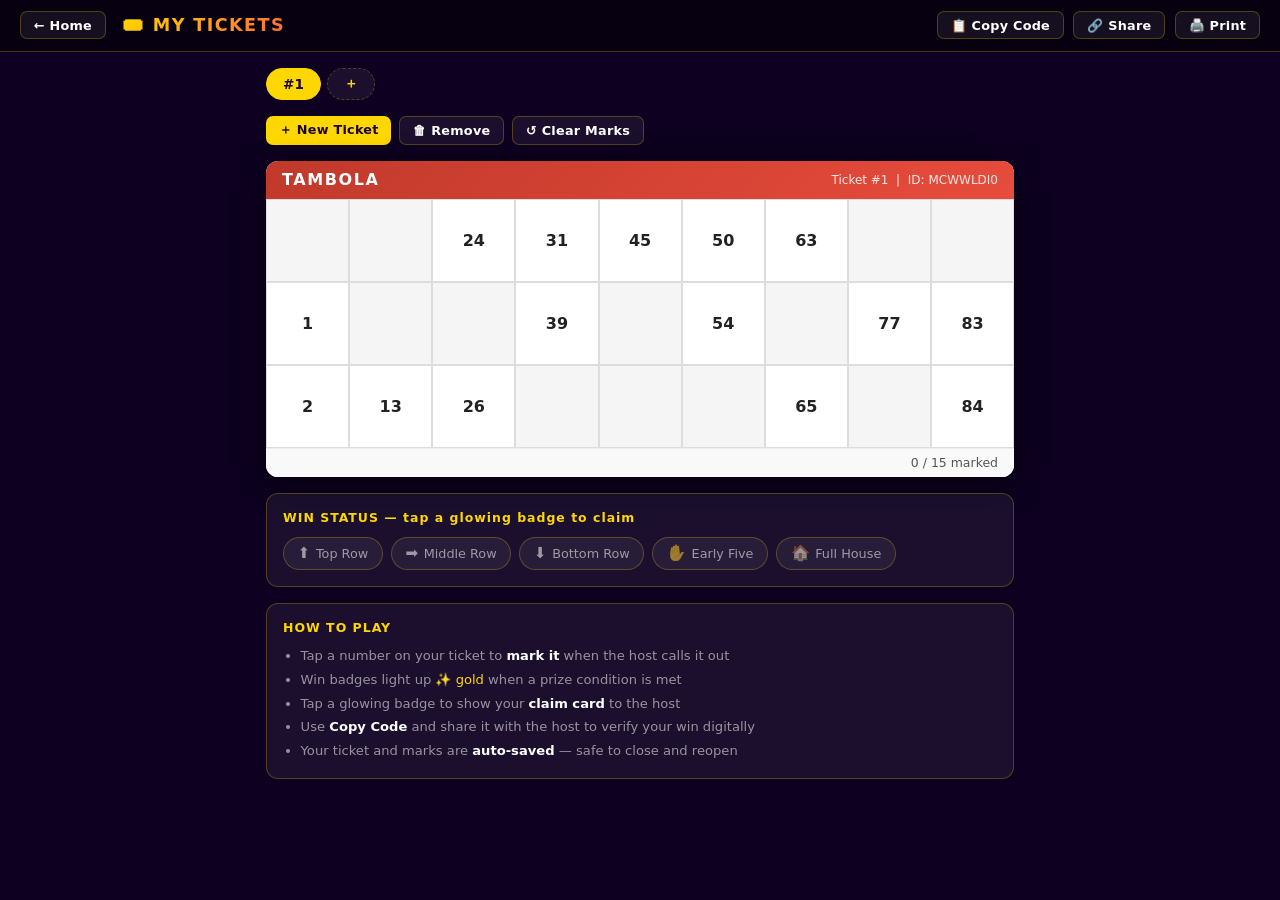
==== player.html @ 7b264e48 "feat: add Tambola draw simulator web app for GitHub Pages Full offline-capable Tambola/Housie game s" ====
<!DOCTYPE html>
<html lang="en">
<head>
    <meta charset="UTF-8">
    <meta name="viewport" content="width=device-width, initial-scale=1.0">
    <title>My Ticket – Tambola</title>
    <link rel="stylesheet" href="assets/css/style.css">
</head>
<body>

<!-- ===== Header ===== -->
<header class="page-header">
    <a href="index.html" class="btn btn-ghost btn-sm">← Home</a>
    <span class="page-title">🎟️ MY TICKETS</span>
    <div class="header-right">
        <button id="btnCopyCode"    class="btn btn-ghost btn-sm">📋 Copy Code</button>
        <button id="btnShareTicket" class="btn btn-ghost btn-sm">🔗 Share</button>
        <button id="btnPrint"       class="btn btn-ghost btn-sm">🖨️ Print</button>
    </div>
</header>

<!-- ===== Player layout ===== -->
<div class="player-layout">

    <!-- Tabs + ticket management -->
    <div style="display:flex;align-items:center;gap:.75rem;flex-wrap:wrap">
        <div class="tab-bar" id="tabBar" role="tablist" aria-label="Tickets"></div>
    </div>

    <div class="ticket-actions">
        <button id="btnNewTicket"    class="btn btn-gold btn-sm">＋ New Ticket</button>
        <button id="btnRemoveTicket" class="btn btn-ghost btn-sm">🗑 Remove</button>
        <button id="btnResetMarks"   class="btn btn-ghost btn-sm">↺ Clear Marks</button>
    </div>

    <!-- Ticket render area -->
    <div id="ticketContainer"></div>

    <!-- Win badges -->
    <div class="sidebar-card" style="background:var(--card);border:1px solid var(--border);border-radius:var(--radius);padding:1rem">
        <div class="sidebar-title" style="color:var(--gold);font-size:.78rem;letter-spacing:.08em;font-weight:700;margin-bottom:.75rem">WIN STATUS — tap a glowing badge to claim</div>
        <div class="win-panel" id="winPanel"></div>
    </div>

    <!-- Instructions -->
    <div class="sidebar-card" style="background:var(--card);border:1px solid var(--border);border-radius:var(--radius);padding:1rem">
        <div class="sidebar-title" style="color:var(--gold);font-size:.78rem;letter-spacing:.08em;font-weight:700;margin-bottom:.6rem">HOW TO PLAY</div>
        <ul style="font-size:.82rem;color:var(--muted);line-height:1.8;padding-left:1.1rem">
            <li>Tap a number on your ticket to <strong style="color:#fff">mark it</strong> when the host calls it out</li>
            <li>Win badges light up <span style="color:var(--gold)">✨ gold</span> when a prize condition is met</li>
            <li>Tap a glowing badge to show your <strong style="color:#fff">claim card</strong> to the host</li>
            <li>Use <strong style="color:#fff">Copy Code</strong> and share it with the host to verify your win digitally</li>
            <li>Your ticket and marks are <strong style="color:#fff">auto-saved</strong> — safe to close and reopen</li>
        </ul>
    </div>

</div><!-- /player-layout -->

<!-- ===== Claim Modal ===== -->
<div id="claimModal" class="modal hidden" role="dialog" aria-modal="true" aria-labelledby="claimTitle">
    <div class="modal-box">
        <div class="modal-title" id="claimTitle">🏆 Claim Your Win!</div>

        <p style="font-size:.88rem;color:var(--muted);margin-bottom:.5rem">Prize type</p>
        <p id="claimWinType" style="font-size:1.1rem;font-weight:800;color:var(--gold);margin-bottom:1rem"></p>

        <p style="font-size:.82rem;color:var(--muted);margin-bottom:.3rem">Ticket ID: <strong id="claimTicketId" style="color:var(--white)"></strong></p>

        <div id="claimTicketMini" class="claim-preview"></div>

        <div class="code-label" style="margin-top:.85rem">Your ticket code — share with host to verify</div>
        <div class="claim-code-box" id="claimTicketCode"></div>

        <div class="modal-actions">
            <button id="btnCopyClaimCode" class="btn btn-gold">📋 Copy Code</button>
            <button id="btnCloseClaim" class="btn btn-ghost">Close</button>
        </div>
    </div>
</div>

<div id="toast" class="toast" role="status" aria-live="polite"></div>

<script src="assets/js/game.js"></script>
<script src="assets/js/player.js"></script>
<script>
    /* Wire up copy-code inside claim modal after scripts load */
    document.addEventListener('DOMContentLoaded', () => {
        document.getElementById('btnCopyClaimCode').addEventListener('click', () => {
            const code = document.getElementById('claimTicketCode').textContent;
            if (navigator.clipboard) {
                navigator.clipboard.writeText(code).then(() => {
                    const t = document.getElementById('toast');
                    t.textContent = 'Ticket code copied!';
                    t.className = 'toast show success';
                    clearTimeout(t._timer);
                    t._timer = setTimeout(() => t.classList.remove('show'), 3000);
                });
            } else {
                prompt('Copy your ticket code:', code);
            }
        });
    });
</script>
</body>
</html>
---- assets/css/style.css ----
/* ===== Reset & Variables ===== */
*, *::before, *::after { margin: 0; padding: 0; box-sizing: border-box; }

:root {
    --bg:       #0d0020;
    --bg2:      #160038;
    --card:     rgba(255 255 255 / .06);
    --border:   rgba(255 215 0  / .25);
    --gold:     #ffd700;
    --gold2:    #ffaa00;
    --orange:   #ff6b35;
    --green:    #27ae60;
    --red:      #e74c3c;
    --blue:     #3498db;
    --white:    #ffffff;
    --muted:    rgba(255 255 255 / .55);
    --radius:   12px;
    --radius-sm: 7px;
    --shadow:   0 8px 32px rgba(0 0 0 / .45);
}

html { font-size: 16px; scroll-behavior: smooth; }

body {
    font-family: 'Segoe UI', system-ui, -apple-system, sans-serif;
    background: var(--bg);
    color: var(--white);
    min-height: 100vh;
    -webkit-font-smoothing: antialiased;
}

a { color: inherit; text-decoration: none; }
button { cursor: pointer; font-family: inherit; }
.hidden { display: none !important; }

/* ===== Utility ===== */
.btn {
    display: inline-flex; align-items: center; gap: .45rem;
    padding: .55rem 1.2rem;
    border: none; border-radius: var(--radius-sm);
    font-size: .9rem; font-weight: 600; letter-spacing: .02em;
    transition: opacity .15s, transform .1s, box-shadow .15s;
}
.btn:hover  { opacity: .88; transform: translateY(-1px); }
.btn:active { transform: translateY(0); }

.btn-gold    { background: var(--gold);   color: #1a0533; }
.btn-orange  { background: var(--orange); color: #fff; }
.btn-outline { background: transparent; color: var(--gold); border: 1.5px solid var(--gold); }
.btn-ghost   { background: var(--card);   color: var(--white); border: 1px solid var(--border); }
.btn-red     { background: var(--red);    color: #fff; }
.btn-green   { background: var(--green);  color: #fff; }
.btn-sm      { padding: .35rem .8rem; font-size: .8rem; }
.btn-lg      { padding: .75rem 1.8rem; font-size: 1.05rem; }
.btn-xl      { padding: 1.1rem 2.4rem; font-size: 1.25rem; border-radius: var(--radius); }

/* ===== Toast ===== */
.toast {
    position: fixed; bottom: 1.5rem; left: 50%; transform: translateX(-50%) translateY(6rem);
    padding: .65rem 1.4rem; border-radius: 99px;
    background: #2b1a4a; border: 1px solid var(--border);
    font-size: .9rem; font-weight: 500;
    transition: transform .3s ease; z-index: 9999; white-space: nowrap;
    pointer-events: none;
}
.toast.show    { transform: translateX(-50%) translateY(0); }
.toast.success { border-color: var(--green); color: #7effa7; }
.toast.warn    { border-color: var(--gold2); color: var(--gold); }
.toast.info    { border-color: var(--blue);  color: #7ec8ff; }

/* ===== Modal ===== */
.modal {
    position: fixed; inset: 0;
    background: rgba(0 0 0 / .75); backdrop-filter: blur(4px);
    display: flex; align-items: center; justify-content: center;
    z-index: 500; padding: 1rem;
}
.modal-box {
    background: #1a0040; border: 1px solid var(--border);
    border-radius: var(--radius); padding: 1.75rem;
    width: 100%; max-width: 540px; max-height: 90vh; overflow-y: auto;
    box-shadow: var(--shadow);
}
.modal-title { font-size: 1.25rem; font-weight: 700; color: var(--gold); margin-bottom: 1.1rem; }
.modal-actions { display: flex; gap: .7rem; flex-wrap: wrap; margin-top: 1.25rem; }

/* ===== Ticket (shared) ===== */
.ticket-card {
    background: #fff; color: #111;
    border-radius: var(--radius); overflow: hidden;
    box-shadow: var(--shadow);
    transition: box-shadow .3s;
}
.ticket-card.full-house-glow { box-shadow: 0 0 0 4px var(--gold), var(--shadow); }

.ticket-header {
    background: linear-gradient(135deg, #c0392b, #e74c3c);
    color: #fff; padding: .6rem 1rem;
    display: flex; justify-content: space-between; align-items: center;
    font-size: .8rem;
}
.ticket-title { font-size: 1rem; font-weight: 800; letter-spacing: .1em; }
.ticket-id    { opacity: .85; font-size: .75rem; }

.ticket-grid { display: grid; }
.ticket-row  { display: grid; grid-template-columns: repeat(9, 1fr); }

.tcell {
    aspect-ratio: 1; display: flex; align-items: center; justify-content: center;
    font-size: clamp(.75rem, 2.5vw, 1rem); font-weight: 700;
    border: 1px solid #ddd;
}
.tcell.blank  { background: #f5f5f5; color: transparent; }
.tcell.number { background: #fff; color: #222; cursor: pointer; transition: background .15s, color .15s; }
.tcell.number:hover { background: #fff8e1; }
.tcell.marked {
    background: #27ae60; color: #fff;
    text-decoration: line-through;
}
.ticket-row.row-win .tcell.marked { background: #d4ac0d; color: #1a0533; }

.ticket-footer {
    background: #f9f9f9; border-top: 1px solid #eee;
    padding: .4rem 1rem; font-size: .78rem; color: #555;
    display: flex; justify-content: flex-end;
}

/* Mini ticket (verify / claim preview) */
.ticket-mini { display: grid; border: 1px solid #ddd; border-radius: 6px; overflow: hidden; }
.ticket-mini .ticket-row { display: grid; grid-template-columns: repeat(9,1fr); }
.ticket-mini .tcell {
    aspect-ratio: 1; display: flex; align-items: center; justify-content: center;
    font-size: clamp(.6rem,1.8vw,.8rem); font-weight: 600;
    border: 1px solid #ddd;
}
.ticket-mini .tcell.blank { background: #f0f0f0; }
.ticket-mini .tcell.hit   { background: #27ae60; color: #fff; }
.ticket-mini .tcell.miss  { background: #fff; color: #444; }

/* Win badges */
.win-panel { display: flex; flex-wrap: wrap; gap: .5rem; }
.win-badge {
    display: flex; align-items: center; gap: .35rem;
    padding: .4rem .85rem; border-radius: 99px;
    border: 1.5px solid var(--border);
    font-size: .8rem; color: var(--muted);
    background: var(--card); transition: all .2s;
}
.win-badge.won {
    border-color: var(--gold); color: var(--gold);
    background: rgba(255 215 0 / .12);
    cursor: pointer; animation: badge-pulse 1.5s ease-in-out infinite;
}
@keyframes badge-pulse {
    0%, 100% { box-shadow: 0 0 0 0 rgba(255,215,0,.4); }
    50%       { box-shadow: 0 0 0 6px rgba(255,215,0,0); }
}
.badge-icon { font-size: .95rem; }

/* ===== Landing Page ===== */
.page-landing {
    background: radial-gradient(ellipse at 30% 20%, #2d0060 0%, var(--bg) 65%);
    min-height: 100vh; display: flex; flex-direction: column;
}
.landing-hero {
    flex: 1; display: flex; flex-direction: column; align-items: center;
    justify-content: center; text-align: center; padding: 3rem 1.5rem 2rem;
}
.landing-logo {
    font-size: clamp(3rem, 10vw, 6rem);
    font-weight: 900; letter-spacing: .06em;
    background: linear-gradient(135deg, #ffd700, #ff8c00, #ff3e55);
    -webkit-background-clip: text; background-clip: text;
    -webkit-text-fill-color: transparent; line-height: 1;
    filter: drop-shadow(0 0 18px rgba(255,215,0,.35));
}
.landing-sub {
    margin-top: .5rem; font-size: clamp(.9rem,2.5vw,1.15rem);
    color: var(--muted); letter-spacing: .05em;
}

.mode-cards {
    display: grid; grid-template-columns: repeat(auto-fit, minmax(260px, 1fr));
    gap: 1.25rem; margin-top: 2.5rem; width: 100%; max-width: 700px;
}
.mode-card {
    display: flex; flex-direction: column; align-items: center;
    gap: .75rem; padding: 2rem 1.5rem;
    background: var(--card); border: 1.5px solid var(--border);
    border-radius: var(--radius); text-align: center;
    transition: transform .2s, box-shadow .2s, border-color .2s;
}
.mode-card:hover {
    transform: translateY(-4px);
    box-shadow: 0 12px 40px rgba(255,215,0,.12);
    border-color: var(--gold2);
}
.mode-card.host:hover { border-color: var(--orange); }

.mode-icon { font-size: 3rem; line-height: 1; }
.mode-card h2 { font-size: 1.4rem; font-weight: 800; }
.mode-card p  { font-size: .88rem; color: var(--muted); line-height: 1.5; }
.mode-card .enter-btn {
    margin-top: .5rem; padding: .6rem 1.6rem;
    border: none; border-radius: 99px;
    font-weight: 700; font-size: .9rem;
    transition: opacity .2s;
}
.mode-card.host   .enter-btn { background: var(--orange); color: #fff; }
.mode-card.player .enter-btn { background: var(--gold);   color: #1a0533; }
.mode-card:hover .enter-btn  { opacity: .88; }

.how-to-section {
    padding: 2.5rem 1.5rem; max-width: 860px; margin: 0 auto; width: 100%;
}
.how-to-section h3 { text-align: center; font-size: 1.1rem; color: var(--muted); margin-bottom: 1.25rem; letter-spacing: .08em; }
.steps { display: grid; grid-template-columns: repeat(auto-fit, minmax(180px, 1fr)); gap: 1rem; }
.step {
    background: var(--card); border: 1px solid var(--border);
    border-radius: var(--radius); padding: 1.1rem 1rem; text-align: center;
}
.step-num {
    display: inline-flex; align-items: center; justify-content: center;
    width: 2.2rem; height: 2.2rem; border-radius: 50%;
    background: linear-gradient(135deg, var(--gold), var(--orange));
    color: #1a0533; font-weight: 900; font-size: 1rem; margin-bottom: .6rem;
}
.step p { font-size: .84rem; color: var(--muted); line-height: 1.5; }

/* ===== Page shell (Host + Player) ===== */
.page-header {
    background: rgba(0 0 0 / .45); border-bottom: 1px solid var(--border);
    padding: .7rem 1.25rem;
    display: flex; align-items: center; gap: 1rem; flex-wrap: wrap;
    position: sticky; top: 0; z-index: 100; backdrop-filter: blur(8px);
}
.page-title {
    font-size: 1.1rem; font-weight: 800; letter-spacing: .08em;
    background: linear-gradient(135deg, var(--gold), var(--orange));
    -webkit-background-clip: text; background-clip: text;
    -webkit-text-fill-color: transparent;
}
.header-right { margin-left: auto; display: flex; gap: .6rem; align-items: center; flex-wrap: wrap; }

/* ===== Host Page ===== */
.host-layout {
    display: grid;
    grid-template-columns: 1fr 280px;
    gap: 1rem; padding: 1rem;
    max-width: 1200px; margin: 0 auto;
    align-items: start;
}
@media (max-width: 900px) {
    .host-layout { grid-template-columns: 1fr; }
}

.host-main { display: flex; flex-direction: column; gap: 1rem; }

/* Current draw panel */
.draw-panel {
    background: var(--card); border: 1px solid var(--border);
    border-radius: var(--radius); padding: 1.25rem;
    display: flex; align-items: center; gap: 1.5rem; flex-wrap: wrap;
}
.current-number-wrap {
    position: relative; width: 5.5rem; height: 5.5rem; flex-shrink: 0;
}
.current-number {
    width: 5.5rem; height: 5.5rem; border-radius: 50%;
    display: flex; align-items: center; justify-content: center;
    background: linear-gradient(135deg, var(--gold), var(--orange));
    color: #1a0533; font-size: 2.2rem; font-weight: 900;
    box-shadow: 0 0 24px rgba(255,215,0,.45);
}
.empty-draw {
    width: 5.5rem; height: 5.5rem; border-radius: 50%;
    border: 3px dashed var(--border);
    display: flex; align-items: center; justify-content: center;
    color: var(--muted); font-size: .78rem; text-align: center; line-height: 1.3;
}
@keyframes pop-in {
    0%   { transform: scale(.4); opacity: 0; }
    70%  { transform: scale(1.15); }
    100% { transform: scale(1); opacity: 1; }
}
.pop-in { animation: pop-in .38s cubic-bezier(.22,.68,0,1.2) forwards; }

.draw-controls { display: flex; flex-direction: column; gap: .75rem; flex: 1; min-width: 180px; }
.auto-row      { display: flex; align-items: center; gap: .6rem; flex-wrap: wrap; }
.speed-select {
    background: var(--card); border: 1px solid var(--border);
    color: var(--white); border-radius: var(--radius-sm);
    padding: .35rem .55rem; font-size: .82rem;
}
.stats-chips { display: flex; gap: .6rem; flex-wrap: wrap; }
.stat-chip {
    background: var(--card); border: 1px solid var(--border);
    border-radius: 99px; padding: .25rem .8rem; font-size: .8rem;
    color: var(--muted);
}
.stat-chip strong { color: var(--gold); }

/* Drawn strip */
.drawn-strip-wrap {
    background: var(--card); border: 1px solid var(--border);
    border-radius: var(--radius); padding: .75rem 1rem;
    overflow: hidden;
}
.drawn-strip-label { font-size: .72rem; color: var(--muted); margin-bottom: .4rem; letter-spacing: .06em; }
.drawn-strip {
    display: flex; gap: .4rem; overflow-x: auto; padding-bottom: .25rem;
    scrollbar-width: thin; scrollbar-color: var(--border) transparent;
}
.strip-num {
    flex-shrink: 0; width: 2rem; height: 2rem; border-radius: 50%;
    display: flex; align-items: center; justify-content: center;
    font-size: .8rem; font-weight: 700;
    background: var(--card); border: 1px solid var(--border); color: var(--muted);
}
.strip-num.latest {
    background: var(--gold); color: #1a0533; border-color: var(--gold);
    font-size: .9rem;
}

/* Number board */
.board-wrap {
    background: var(--card); border: 1px solid var(--border);
    border-radius: var(--radius); padding: 1rem;
}
.board-title { font-size: .75rem; color: var(--muted); letter-spacing: .08em; margin-bottom: .75rem; }
.number-board {
    display: grid; grid-template-columns: repeat(10, 1fr); gap: .3rem;
}
.board-cell {
    aspect-ratio: 1; border: none; border-radius: 6px;
    font-size: clamp(.7rem, 1.5vw, .88rem); font-weight: 700;
    background: rgba(255 255 255 / .06); color: var(--muted);
    transition: all .25s;
}
.board-cell.drawn  {
    background: rgba(255,215,0,.18); color: var(--gold);
    border: 1px solid rgba(255,215,0,.35);
}
.board-cell.latest {
    background: var(--gold); color: #1a0533;
    box-shadow: 0 0 14px rgba(255,215,0,.6);
}

/* Sidebar */
.sidebar { display: flex; flex-direction: column; gap: 1rem; }

.sidebar-card {
    background: var(--card); border: 1px solid var(--border);
    border-radius: var(--radius); padding: 1rem;
}
.sidebar-title { font-size: .8rem; color: var(--gold); letter-spacing: .08em; font-weight: 700; margin-bottom: .85rem; }

.claim-select {
    width: 100%; background: var(--bg2); border: 1px solid var(--border);
    color: var(--white); border-radius: var(--radius-sm);
    padding: .5rem .65rem; font-size: .88rem; margin-bottom: .75rem;
}
.ticket-input {
    width: 100%; background: var(--bg2); border: 1px solid var(--border);
    color: var(--white); border-radius: var(--radius-sm);
    padding: .5rem .65rem; font-size: .8rem; font-family: monospace;
    resize: vertical; min-height: 70px;
}
.ticket-input::placeholder { color: var(--muted); }

.verify-result { margin-top: .75rem; }
.verify-win, .verify-fail {
    padding: .6rem .85rem; border-radius: var(--radius-sm);
    font-size: .88rem; font-weight: 600;
}
.verify-win  { background: rgba(39,174,96,.2);  border: 1px solid var(--green); color: #7effa7; }
.verify-fail { background: rgba(231,76,60,.15); border: 1px solid var(--red);   color: #ff9f9f; }
.verify-win span, .verify-fail span { font-weight: 800; }
.error-text { color: var(--red); font-size: .85rem; margin-top: .5rem; }

.decode-row { display: flex; gap: .5rem; }
.decode-row .ticket-input { flex: 1; min-height: auto; }

/* ===== Player Page ===== */
.player-layout {
    padding: 1rem; max-width: 780px; margin: 0 auto;
    display: flex; flex-direction: column; gap: 1rem;
}
.tab-bar {
    display: flex; gap: .4rem; flex-wrap: wrap;
}
.tab-btn {
    padding: .4rem 1rem; border: 1.5px solid var(--border);
    background: var(--card); color: var(--muted);
    border-radius: 99px; font-size: .85rem; font-weight: 600;
    transition: all .15s;
}
.tab-btn.active { background: var(--gold); color: #1a0533; border-color: var(--gold); }
.tab-btn.add-tab { color: var(--gold); border-style: dashed; }

.ticket-actions { display: flex; gap: .5rem; flex-wrap: wrap; }

#ticketContainer { /* dynamic */ }

.claim-preview { margin: .75rem 0; }
.claim-code-box {
    background: var(--bg2); border: 1px solid var(--border);
    border-radius: var(--radius-sm); padding: .6rem .85rem;
    font-family: monospace; font-size: .75rem; word-break: break-all;
    color: var(--gold2); max-height: 80px; overflow-y: auto;
}
.code-label { font-size: .75rem; color: var(--muted); margin-bottom: .35rem; }

/* ===== Print styles ===== */
@media print {
    body { background: #fff; color: #000; }
    .page-header, .tab-bar, .ticket-actions, .win-panel, .toast, .modal { display: none !important; }
    .player-layout { padding: 0; }
    .ticket-card { box-shadow: none; border: 1px solid #999; break-inside: avoid; }
    .ticket-header { print-color-adjust: exact; -webkit-print-color-adjust: exact; }
    .tcell.marked { print-color-adjust: exact; -webkit-print-color-adjust: exact; }
}
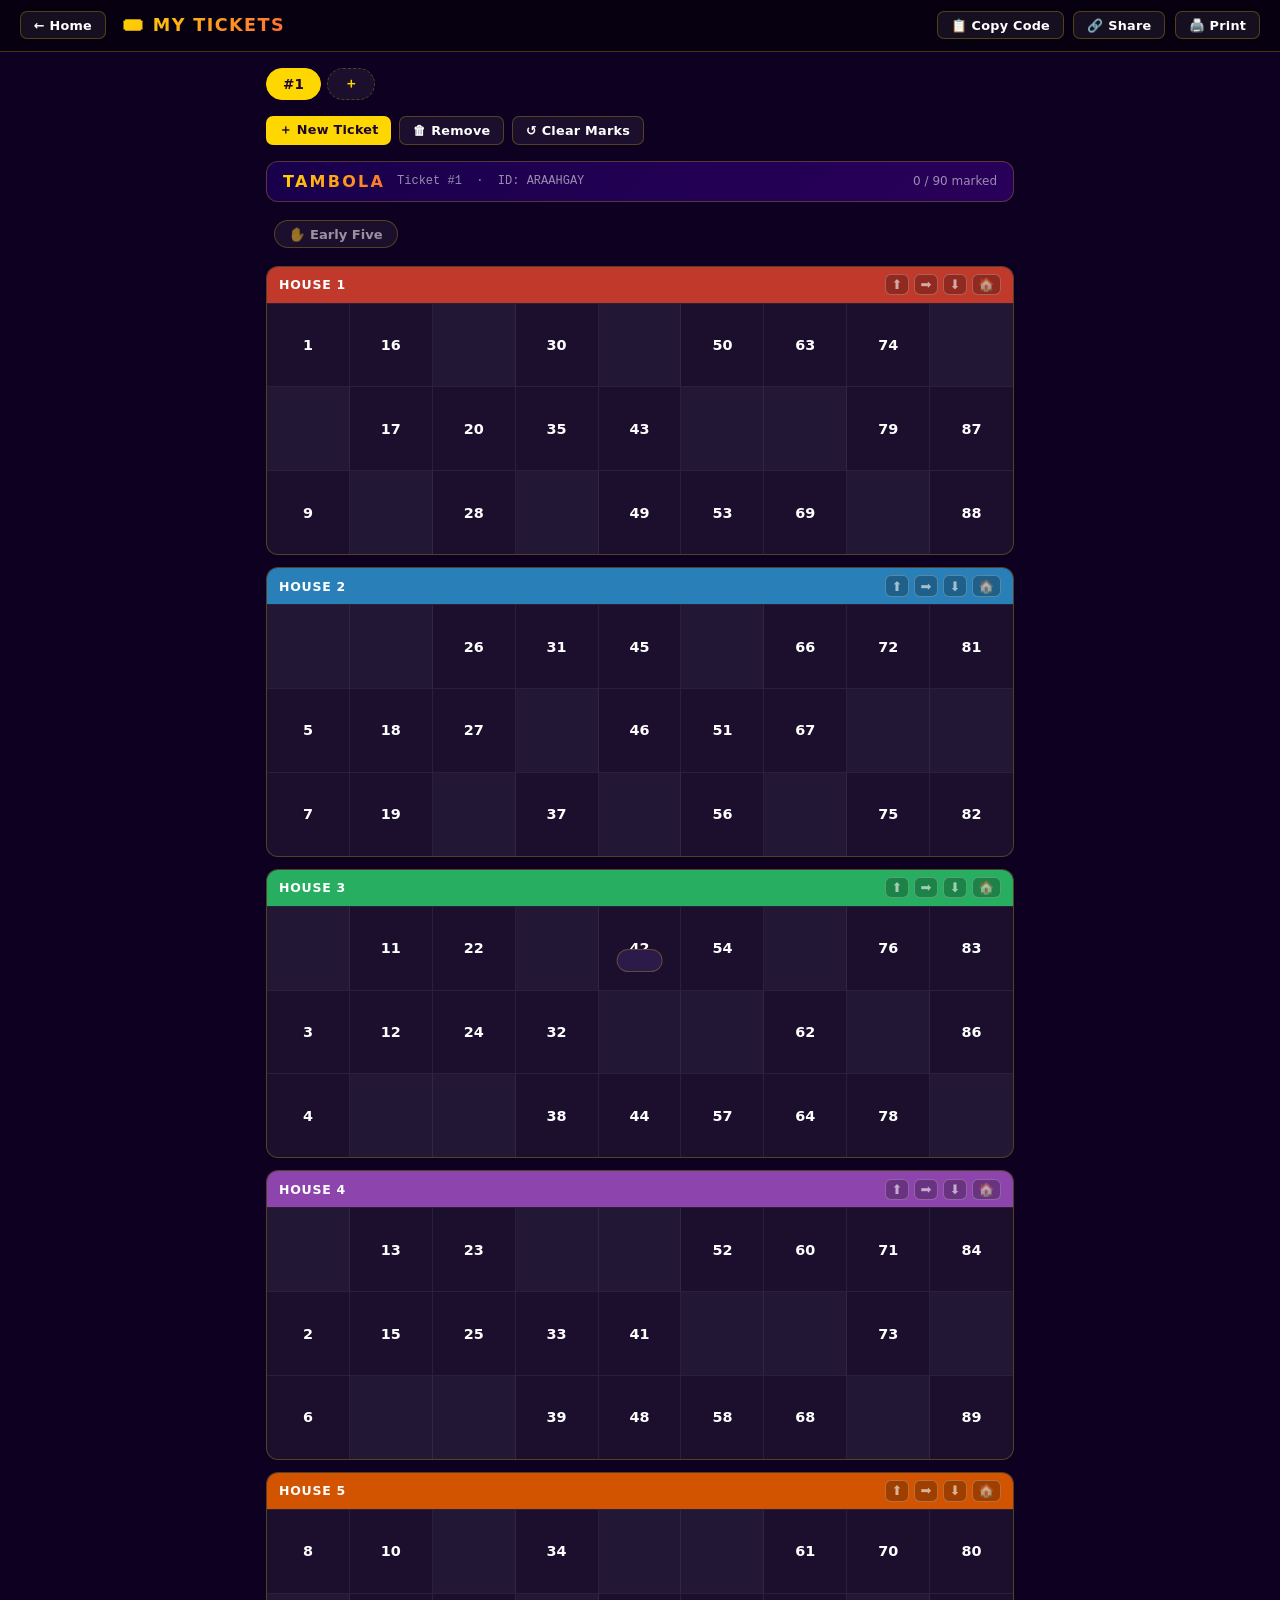
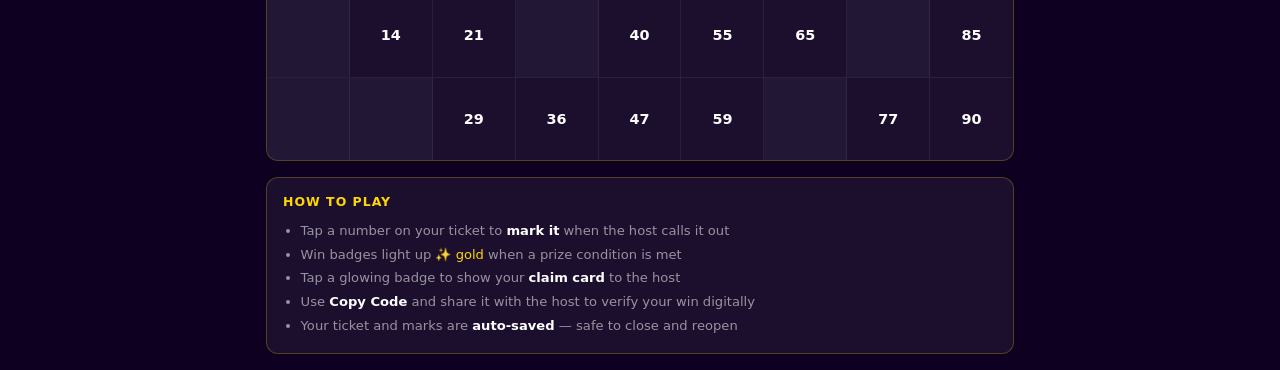
==== commit 27d6cbdf: "Add 5-house book ticket format with full UI, verification, and styling - Restructured ticket to 5 ho" ====
--- a/player.html
+++ b/player.html
@@ -35,12 +35,6 @@
 
     <!-- Ticket render area -->
     <div id="ticketContainer"></div>
-
-    <!-- Win badges -->
-    <div class="sidebar-card" style="background:var(--card);border:1px solid var(--border);border-radius:var(--radius);padding:1rem">
-        <div class="sidebar-title" style="color:var(--gold);font-size:.78rem;letter-spacing:.08em;font-weight:700;margin-bottom:.75rem">WIN STATUS — tap a glowing badge to claim</div>
-        <div class="win-panel" id="winPanel"></div>
-    </div>
 
     <!-- Instructions -->
     <div class="sidebar-card" style="background:var(--card);border:1px solid var(--border);border-radius:var(--radius);padding:1rem">
@@ -82,24 +76,5 @@
 
 <script src="assets/js/game.js"></script>
 <script src="assets/js/player.js"></script>
-<script>
-    /* Wire up copy-code inside claim modal after scripts load */
-    document.addEventListener('DOMContentLoaded', () => {
-        document.getElementById('btnCopyClaimCode').addEventListener('click', () => {
-            const code = document.getElementById('claimTicketCode').textContent;
-            if (navigator.clipboard) {
-                navigator.clipboard.writeText(code).then(() => {
-                    const t = document.getElementById('toast');
-                    t.textContent = 'Ticket code copied!';
-                    t.className = 'toast show success';
-                    clearTimeout(t._timer);
-                    t._timer = setTimeout(() => t.classList.remove('show'), 3000);
-                });
-            } else {
-                prompt('Copy your ticket code:', code);
-            }
-        });
-    });
-</script>
 </body>
 </html>
--- a/assets/css/style.css
+++ b/assets/css/style.css
@@ -256,6 +256,59 @@
 
 .host-main { display: flex; flex-direction: column; gap: 1rem; }
 
+/* Call phrase card */
+.call-card {
+    background: linear-gradient(135deg, rgba(26,0,80,.95), rgba(45,0,96,.95));
+    border: 1.5px solid var(--border);
+    border-radius: var(--radius);
+    padding: 1rem 1.25rem;
+    display: flex; flex-direction: column; gap: .55rem;
+    position: relative; overflow: hidden;
+}
+.call-card::before {
+    content: '';
+    position: absolute; inset: 0;
+    background: linear-gradient(90deg, transparent, rgba(255,215,0,.04), transparent);
+    pointer-events: none;
+}
+@keyframes call-slide-in {
+    0%   { opacity: 0; transform: translateY(-10px); }
+    100% { opacity: 1; transform: translateY(0); }
+}
+.call-slide-in { animation: call-slide-in .35s ease forwards; }
+
+.call-line {
+    font-size: clamp(.82rem, 2.2vw, 1rem);
+    line-height: 1.45;
+    padding-left: 1.8rem;
+    position: relative;
+}
+.call-line::before {
+    content: '';
+    position: absolute; left: 0; top: .15em;
+    width: 1.2rem; height: 1.2rem;
+    border-radius: 3px;
+    background-size: contain; background-repeat: no-repeat;
+    font-size: .9rem;
+}
+.call-line.en {
+    color: #ffe680;
+    font-weight: 600;
+}
+.call-line.en::before { content: '🇬🇧'; }
+.call-line.hi {
+    color: #ffb347;
+    font-weight: 500;
+    font-size: clamp(.8rem, 2vw, .95rem);
+}
+.call-line.hi::before { content: '🇮🇳'; }
+.call-line.ne {
+    color: #7ec8ff;
+    font-weight: 500;
+    font-size: clamp(.8rem, 2vw, .95rem);
+}
+.call-line.ne::before { content: '🇳🇵'; }
+
 /* Current draw panel */
 .draw-panel {
     background: var(--card); border: 1px solid var(--border);
@@ -411,12 +464,116 @@
 }
 .code-label { font-size: .75rem; color: var(--muted); margin-bottom: .35rem; }
 
+/* ===== Book / 5-House Ticket Layout (Player Page) ===== */
+
+.book-wrap {
+    display: flex; flex-direction: column; gap: .75rem;
+}
+
+.book-header {
+    background: linear-gradient(135deg, rgba(26,0,80,.9), rgba(45,0,96,.9));
+    border: 1px solid var(--border); border-radius: var(--radius);
+    padding: .65rem 1rem;
+    display: flex; align-items: center; gap: .75rem; flex-wrap: wrap;
+}
+.book-title {
+    font-size: 1rem; font-weight: 900; letter-spacing: .14em;
+    background: linear-gradient(135deg, var(--gold), var(--orange));
+    -webkit-background-clip: text; background-clip: text;
+    -webkit-text-fill-color: transparent;
+}
+.book-meta  { font-size: .75rem; color: var(--muted); font-family: monospace; }
+.book-marked { margin-left: auto; font-size: .75rem; color: var(--muted); }
+
+.early-five-strip {
+    display: flex; align-items: center; gap: .5rem;
+    padding: .35rem .5rem;
+}
+.ef-badge {
+    display: inline-flex; align-items: center; gap: .35rem;
+    padding: .35rem .9rem; border-radius: 99px;
+    border: 1.5px solid var(--border);
+    font-size: .82rem; font-weight: 600; color: var(--muted);
+    background: var(--card); transition: all .2s;
+}
+.ef-badge.won {
+    border-color: var(--gold); color: var(--gold);
+    background: rgba(255,215,0,.12);
+    cursor: pointer; animation: badge-pulse 1.5s ease-in-out infinite;
+}
+
+/* Individual house block */
+.house-block {
+    background: var(--card); border: 1px solid var(--border);
+    border-radius: var(--radius); overflow: hidden;
+}
+
+.house-header {
+    display: flex; align-items: center; justify-content: space-between;
+    padding: .45rem .75rem; gap: .5rem;
+}
+.house-label {
+    font-size: .78rem; font-weight: 700; color: #fff;
+    letter-spacing: .06em; text-transform: uppercase;
+}
+.house-badges { display: flex; gap: .3rem; }
+.hbadge {
+    background: rgba(0 0 0 / .25); border: 1px solid rgba(255 255 255 / .25);
+    color: rgba(255 255 255 / .6);
+    border-radius: 6px; padding: .2rem .35rem;
+    font-size: .82rem; line-height: 1; cursor: default;
+    transition: all .15s;
+}
+.hbadge.won {
+    background: rgba(255,215,0,.22); border-color: var(--gold);
+    color: var(--gold); cursor: pointer;
+    animation: badge-pulse 1.5s ease-in-out infinite;
+}
+
+/* House grid */
+.house-grid { display: flex; flex-direction: column; }
+.house-row  {
+    display: grid; grid-template-columns: repeat(9, 1fr);
+    border-top: 1px solid rgba(255 255 255 / .07);
+}
+.house-row.row-win { background: rgba(255,215,0,.07); }
+
+.hcell {
+    aspect-ratio: 1; display: flex; align-items: center; justify-content: center;
+    font-size: clamp(.7rem, 1.8vw, .9rem); font-weight: 700;
+    border-right: 1px solid rgba(255 255 255 / .07);
+    transition: background .15s, color .15s;
+}
+.hcell:last-child { border-right: none; }
+.hcell.blank { background: rgba(255 255 255 / .03); color: transparent; }
+.hcell.num   { color: var(--white); cursor: pointer; }
+.hcell.num:hover { background: rgba(255,215,0,.14); }
+.hcell.num.marked {
+    background: rgba(39,174,96,.3); color: #7effa7;
+    text-decoration: line-through;
+}
+.house-row.row-win .hcell.marked {
+    background: rgba(255,215,0,.25); color: var(--gold);
+}
+
+/* Claim modal house mini */
+.claim-house-mini { margin-bottom: .65rem; }
+.claim-house-label {
+    font-size: .72rem; color: var(--muted); letter-spacing: .05em;
+    text-transform: uppercase; margin-bottom: .3rem;
+}
+
 /* ===== Print styles ===== */
 @media print {
     body { background: #fff; color: #000; }
-    .page-header, .tab-bar, .ticket-actions, .win-panel, .toast, .modal { display: none !important; }
+    .page-header, .tab-bar, .ticket-actions, .win-panel, .toast, .modal,
+    .house-badges, .early-five-strip { display: none !important; }
     .player-layout { padding: 0; }
-    .ticket-card { box-shadow: none; border: 1px solid #999; break-inside: avoid; }
-    .ticket-header { print-color-adjust: exact; -webkit-print-color-adjust: exact; }
-    .tcell.marked { print-color-adjust: exact; -webkit-print-color-adjust: exact; }
-}
+    .book-wrap { gap: .4rem; }
+    .book-header { background: #333; color: #fff; }
+    .house-block { border: 1px solid #999; break-inside: avoid; }
+    .house-header { print-color-adjust: exact; -webkit-print-color-adjust: exact; }
+    .hcell { color: #000; border-color: #ccc; }
+    .hcell.blank { background: #f0f0f0; }
+    .hcell.marked { background: #27ae60 !important; color: #fff !important; print-color-adjust: exact; -webkit-print-color-adjust: exact; }
+}
